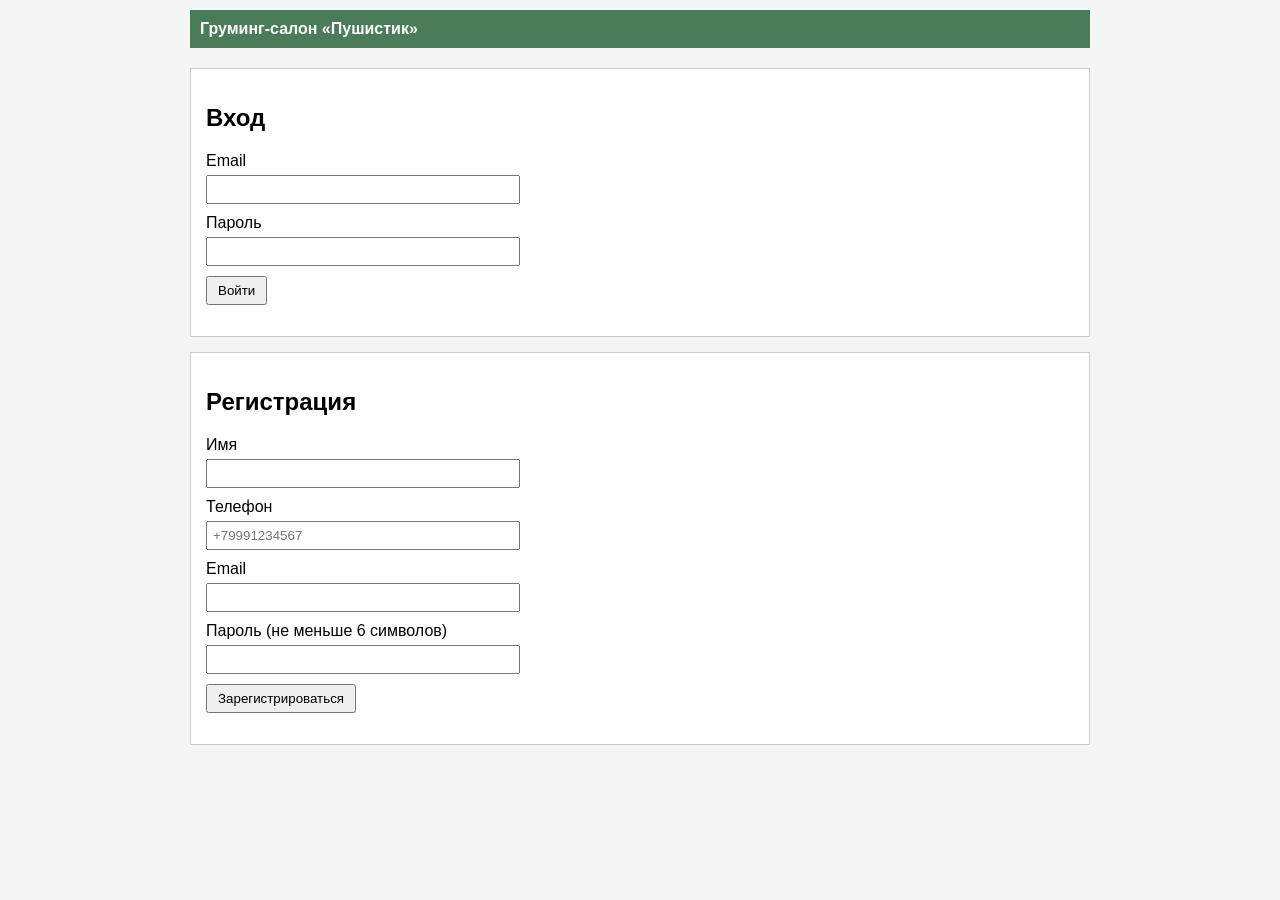
==== frontend/index.html @ 55947cc7 "Груминг-салон: backend, frontend, тесты и документация Co-Authored-By: Claude Opus 5.5 <noreply@anth" ====
<!DOCTYPE html>
<html lang="ru">
<head>
  <meta charset="UTF-8">
  <title>Вход - Груминг-салон</title>
  <link rel="stylesheet" href="style.css">
</head>
<body>
  <div id="menu"><b>Груминг-салон «Пушистик»</b></div>

  <div class="box">
    <h2>Вход</h2>
    <form id="loginForm">
      Email <input name="email" type="email" required>
      Пароль <input name="password" type="password" required>
      <button type="submit">Войти</button>
    </form>
    <p id="loginMsg" class="msg"></p>
  </div>

  <div class="box">
    <h2>Регистрация</h2>
    <form id="regForm">
      Имя <input name="name" required>
      Телефон <input name="phone" placeholder="+79991234567" required>
      Email <input name="email" type="email" required>
      Пароль (не меньше 6 символов) <input name="password" type="password" minlength="6" required>
      <button type="submit">Зарегистрироваться</button>
    </form>
    <p id="regMsg" class="msg"></p>
  </div>

  <script src="common.js"></script>
  <script>
    function afterLogin(data) {
      localStorage.setItem('token', data.token);
      localStorage.setItem('user', JSON.stringify(data.user));
      location.href = data.user.role === 'admin' ? 'admin.html' : 'pets.html';
    }

    if (getUser()) {
      location.href = getUser().role === 'admin' ? 'admin.html' : 'pets.html';
    }

    document.getElementById('loginForm').onsubmit = async function (e) {
      e.preventDefault();
      showMsg('loginMsg', 'Загрузка...');
      try {
        const data = await api('POST', '/auth/login', Object.fromEntries(new FormData(this)));
        afterLogin(data);
      } catch (err) {
        showMsg('loginMsg', err.message, true);
      }
    };

    document.getElementById('regForm').onsubmit = async function (e) {
      e.preventDefault();
      showMsg('regMsg', 'Загрузка...');
      try {
        const data = await api('POST', '/auth/register', Object.fromEntries(new FormData(this)));
        afterLogin(data);
      } catch (err) {
        showMsg('regMsg', err.message, true);
      }
    };
  </script>
</body>
</html>
---- frontend/style.css ----
body {
  font-family: Arial, sans-serif;
  max-width: 900px;
  margin: 0 auto;
  padding: 10px;
  background: #f5f5f5;
}

#menu {
  background: #4a7c59;
  color: white;
  padding: 10px;
  margin-bottom: 20px;
}

#menu a {
  color: white;
  margin-left: 15px;
}

.right {
  float: right;
}

.box {
  background: white;
  border: 1px solid #ccc;
  padding: 15px;
  margin-bottom: 15px;
}

input, select, textarea {
  display: block;
  margin: 5px 0 10px;
  padding: 5px;
  width: 300px;
}

button {
  padding: 5px 10px;
  cursor: pointer;
}

table {
  width: 100%;
  border-collapse: collapse;
  background: white;
}

th, td {
  border: 1px solid #ccc;
  padding: 6px;
  text-align: left;
}

th {
  background: #e0e0e0;
}

.msg.error {
  color: red;
}

.msg.ok {
  color: green;
}

.slot {
  margin: 3px;
}

.slot.selected {
  background: #4a7c59;
  color: white;
}
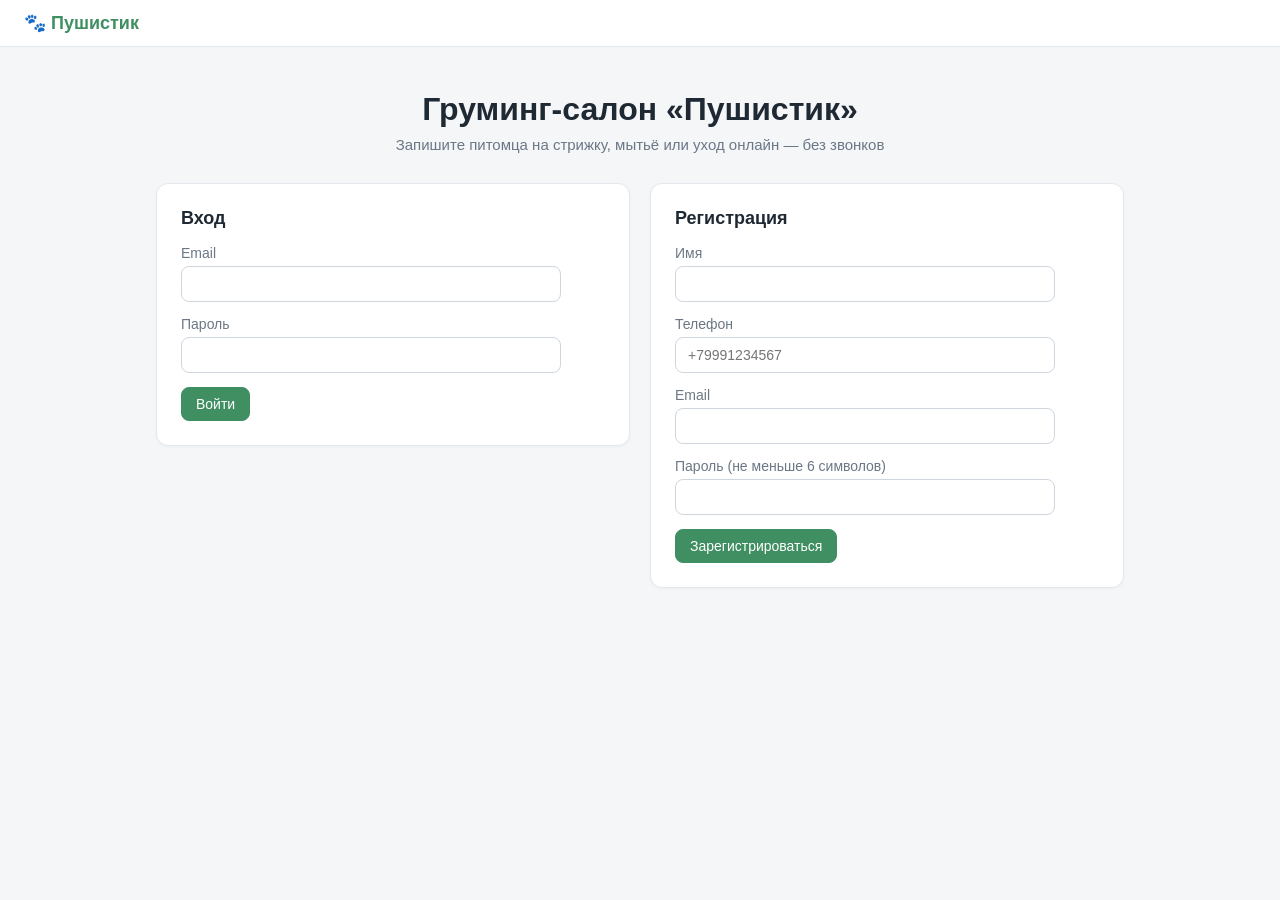
==== commit 24b180c5: "Новый дизайн интерфейса: карточки, меню, статусы, обновлены скриншоты Co-Authored-By: Claude Opus 5." ====
--- a/frontend/index.html
+++ b/frontend/index.html
@@ -2,32 +2,42 @@
 <html lang="ru">
 <head>
   <meta charset="UTF-8">
+  <meta name="viewport" content="width=device-width, initial-scale=1">
   <title>Вход - Груминг-салон</title>
   <link rel="stylesheet" href="style.css">
 </head>
 <body>
-  <div id="menu"><b>Груминг-салон «Пушистик»</b></div>
+  <div id="menu"><span class="logo">🐾 Пушистик</span></div>
 
-  <div class="box">
-    <h2>Вход</h2>
-    <form id="loginForm">
-      Email <input name="email" type="email" required>
-      Пароль <input name="password" type="password" required>
-      <button type="submit">Войти</button>
-    </form>
-    <p id="loginMsg" class="msg"></p>
-  </div>
+  <div class="page">
+    <div class="hero">
+      <h1>Груминг-салон «Пушистик»</h1>
+      <p>Запишите питомца на стрижку, мытьё или уход онлайн — без звонков</p>
+    </div>
 
-  <div class="box">
-    <h2>Регистрация</h2>
-    <form id="regForm">
-      Имя <input name="name" required>
-      Телефон <input name="phone" placeholder="+79991234567" required>
-      Email <input name="email" type="email" required>
-      Пароль (не меньше 6 символов) <input name="password" type="password" minlength="6" required>
-      <button type="submit">Зарегистрироваться</button>
-    </form>
-    <p id="regMsg" class="msg"></p>
+    <div class="grid2">
+      <div class="box">
+        <h3>Вход</h3>
+        <form id="loginForm">
+          <label class="field">Email <input name="email" type="email" required></label>
+          <label class="field">Пароль <input name="password" type="password" required></label>
+          <button type="submit">Войти</button>
+        </form>
+        <p id="loginMsg" class="msg"></p>
+      </div>
+
+      <div class="box">
+        <h3>Регистрация</h3>
+        <form id="regForm">
+          <label class="field">Имя <input name="name" required></label>
+          <label class="field">Телефон <input name="phone" placeholder="+79991234567" required></label>
+          <label class="field">Email <input name="email" type="email" required></label>
+          <label class="field">Пароль (не меньше 6 символов) <input name="password" type="password" minlength="6" required></label>
+          <button type="submit">Зарегистрироваться</button>
+        </form>
+        <p id="regMsg" class="msg"></p>
+      </div>
+    </div>
   </div>
 
   <script src="common.js"></script>
--- a/frontend/style.css
+++ b/frontend/style.css
@@ -1,75 +1,334 @@
+:root {
+  --green: #3f8f63;
+  --green-dark: #2f6f4c;
+  --green-light: #e7f4ec;
+  --red: #d64545;
+  --text: #1f2933;
+  --muted: #6b7785;
+  --border: #e3e8ee;
+  --bg: #f4f6f8;
+}
+
+* {
+  box-sizing: border-box;
+}
+
 body {
-  font-family: Arial, sans-serif;
-  max-width: 900px;
+  margin: 0;
+  font-family: -apple-system, "Segoe UI", Roboto, Arial, sans-serif;
+  font-size: 15px;
+  color: var(--text);
+  background: var(--bg);
+}
+
+.page {
+  max-width: 1000px;
   margin: 0 auto;
-  padding: 10px;
-  background: #f5f5f5;
-}
+  padding: 24px 16px 40px;
+}
+
+h2 {
+  margin: 0 0 16px;
+  font-size: 24px;
+}
+
+h3 {
+  margin: 0 0 16px;
+  font-size: 18px;
+}
+
+/* ---------- шапка ---------- */
 
 #menu {
-  background: #4a7c59;
-  color: white;
-  padding: 10px;
+  display: flex;
+  align-items: center;
+  gap: 6px;
+  padding: 12px 24px;
+  background: white;
+  border-bottom: 1px solid var(--border);
+}
+
+#menu .logo {
+  margin-right: 20px;
+  font-size: 18px;
+  font-weight: bold;
+  color: var(--green);
+  text-decoration: none;
+}
+
+#menu a.link {
+  padding: 7px 14px;
+  border-radius: 8px;
+  color: var(--text);
+  text-decoration: none;
+}
+
+#menu a.link:hover {
+  background: var(--bg);
+}
+
+#menu a.link.active {
+  background: var(--green-light);
+  color: var(--green-dark);
+  font-weight: 600;
+}
+
+#menu .user {
+  margin-left: auto;
+  color: var(--muted);
+}
+
+/* ---------- карточки ---------- */
+
+.box {
+  background: white;
+  border: 1px solid var(--border);
+  border-radius: 12px;
+  padding: 24px;
   margin-bottom: 20px;
-}
-
-#menu a {
-  color: white;
-  margin-left: 15px;
-}
-
-.right {
-  float: right;
-}
-
-.box {
-  background: white;
-  border: 1px solid #ccc;
-  padding: 15px;
-  margin-bottom: 15px;
+  box-shadow: 0 1px 3px rgba(0, 0, 0, 0.04);
+}
+
+.grid2 {
+  display: grid;
+  grid-template-columns: 1fr 1fr;
+  gap: 20px;
+  align-items: start;
+}
+
+.hero {
+  text-align: center;
+  margin: 20px 0 30px;
+}
+
+.hero h1 {
+  margin: 0 0 8px;
+  font-size: 32px;
+}
+
+.hero p {
+  margin: 0;
+  color: var(--muted);
+}
+
+.hint {
+  color: var(--muted);
+}
+
+/* ---------- формы ---------- */
+
+label.field {
+  display: block;
+  margin-bottom: 14px;
+  font-size: 14px;
+  color: var(--muted);
 }
 
 input, select, textarea {
   display: block;
-  margin: 5px 0 10px;
-  padding: 5px;
-  width: 300px;
-}
+  width: 100%;
+  max-width: 380px;
+  margin-top: 5px;
+  padding: 9px 12px;
+  font: inherit;
+  color: var(--text);
+  background: white;
+  border: 1px solid #cfd6de;
+  border-radius: 8px;
+}
+
+input:focus, select:focus, textarea:focus {
+  outline: none;
+  border-color: var(--green);
+  box-shadow: 0 0 0 3px var(--green-light);
+}
+
+input[type="checkbox"] {
+  display: inline;
+  width: auto;
+  margin: 0 6px 0 0;
+}
+
+/* ---------- кнопки ---------- */
 
 button {
+  padding: 8px 14px;
+  font: inherit;
+  font-size: 14px;
+  color: var(--text);
+  background: white;
+  border: 1px solid #cfd6de;
+  border-radius: 8px;
+  cursor: pointer;
+}
+
+button:hover {
+  background: var(--bg);
+}
+
+button.primary, button[type="submit"] {
+  color: white;
+  background: var(--green);
+  border-color: var(--green);
+}
+
+button.primary:hover, button[type="submit"]:hover {
+  background: var(--green-dark);
+}
+
+button.danger {
+  color: var(--red);
+  border-color: #f0c4c4;
+}
+
+button.danger:hover {
+  background: #fdf0f0;
+}
+
+button.small {
   padding: 5px 10px;
-  cursor: pointer;
-}
+  font-size: 13px;
+}
+
+/* ---------- таблицы ---------- */
 
 table {
   width: 100%;
-  border-collapse: collapse;
-  background: white;
+  border-collapse: separate;
+  border-spacing: 0;
+  margin-bottom: 20px;
+  background: white;
+  border: 1px solid var(--border);
+  border-radius: 12px;
+  overflow: hidden;
 }
 
 th, td {
-  border: 1px solid #ccc;
-  padding: 6px;
+  padding: 12px 14px;
   text-align: left;
+  border-bottom: 1px solid var(--border);
 }
 
 th {
-  background: #e0e0e0;
+  font-size: 12px;
+  font-weight: 600;
+  text-transform: uppercase;
+  color: var(--muted);
+  background: #fafbfc;
+}
+
+tr:last-child td {
+  border-bottom: none;
+}
+
+tr:hover td {
+  background: #fafbfc;
+}
+
+td select {
+  width: auto;
+  margin: 0;
+  padding: 5px 8px;
+}
+
+td.actions {
+  white-space: nowrap;
+  text-align: right;
+}
+
+/* ---------- статусы ---------- */
+
+.badge {
+  display: inline-block;
+  padding: 3px 10px;
+  font-size: 13px;
+  border-radius: 20px;
+}
+
+.badge.booked {
+  color: #1d5fa8;
+  background: #e6f0fb;
+}
+
+.badge.done {
+  color: var(--green-dark);
+  background: var(--green-light);
+}
+
+.badge.cancelled {
+  color: var(--muted);
+  background: #eef0f2;
+}
+
+/* ---------- сообщения ---------- */
+
+.msg {
+  padding: 10px 14px;
+  border-radius: 8px;
+}
+
+.msg:empty {
+  display: none;
 }
 
 .msg.error {
-  color: red;
+  color: #a12d2d;
+  background: #fdf0f0;
 }
 
 .msg.ok {
-  color: green;
-}
-
-.slot {
-  margin: 3px;
+  color: var(--green-dark);
+  background: var(--green-light);
+}
+
+.empty {
+  padding: 30px;
+  text-align: center;
+  color: var(--muted);
+  background: white;
+  border: 1px dashed #cfd6de;
+  border-radius: 12px;
+  margin-bottom: 20px;
+}
+
+/* ---------- время для записи ---------- */
+
+#slots {
+  display: flex;
+  flex-wrap: wrap;
+  gap: 8px;
+  margin: 8px 0 18px;
 }
 
 .slot.selected {
-  background: #4a7c59;
   color: white;
-}
+  background: var(--green);
+  border-color: var(--green);
+}
+
+.price-info {
+  margin: -4px 0 14px;
+  padding: 10px 14px;
+  font-size: 14px;
+  color: var(--green-dark);
+  background: var(--green-light);
+  border-radius: 8px;
+  max-width: 380px;
+}
+
+/* ---------- телефоны ---------- */
+
+@media (max-width: 700px) {
+  .grid2 {
+    grid-template-columns: 1fr;
+  }
+
+  #menu {
+    flex-wrap: wrap;
+  }
+
+  table {
+    display: block;
+    overflow-x: auto;
+  }
+}
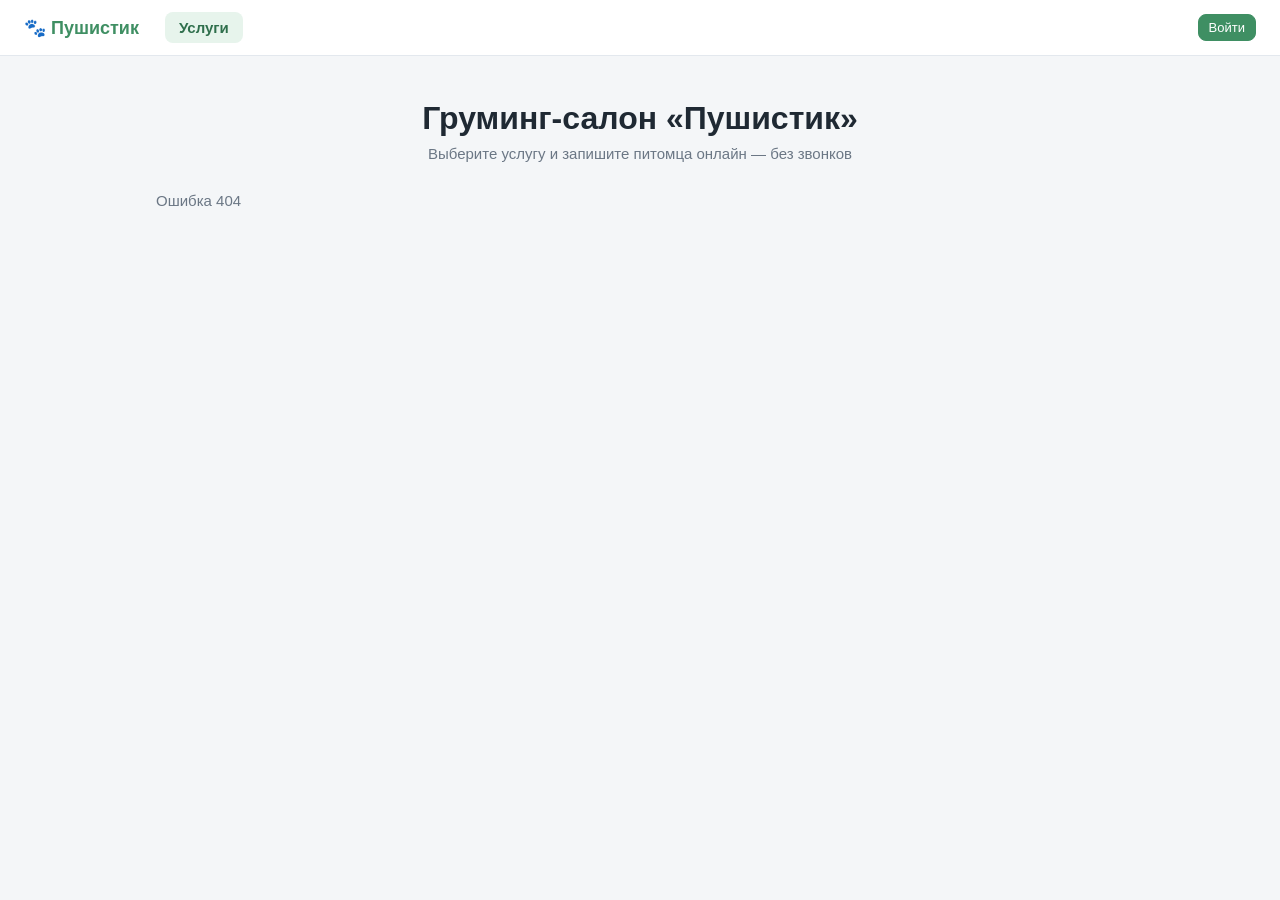
==== commit 8fa84844: "Сначала выбор услуги, потом вход или регистрация; часовой пояс в Docker Co-Authored-By: Claude Opus " ====
--- a/frontend/index.html
+++ b/frontend/index.html
@@ -3,76 +3,62 @@
 <head>
   <meta charset="UTF-8">
   <meta name="viewport" content="width=device-width, initial-scale=1">
-  <title>Вход - Груминг-салон</title>
+  <title>Груминг-салон «Пушистик»</title>
   <link rel="stylesheet" href="style.css">
 </head>
 <body>
-  <div id="menu"><span class="logo">🐾 Пушистик</span></div>
+  <div id="menu"></div>
 
   <div class="page">
     <div class="hero">
       <h1>Груминг-салон «Пушистик»</h1>
-      <p>Запишите питомца на стрижку, мытьё или уход онлайн — без звонков</p>
+      <p>Выберите услугу и запишите питомца онлайн — без звонков</p>
     </div>
 
-    <div class="grid2">
-      <div class="box">
-        <h3>Вход</h3>
-        <form id="loginForm">
-          <label class="field">Email <input name="email" type="email" required></label>
-          <label class="field">Пароль <input name="password" type="password" required></label>
-          <button type="submit">Войти</button>
-        </form>
-        <p id="loginMsg" class="msg"></p>
-      </div>
-
-      <div class="box">
-        <h3>Регистрация</h3>
-        <form id="regForm">
-          <label class="field">Имя <input name="name" required></label>
-          <label class="field">Телефон <input name="phone" placeholder="+79991234567" required></label>
-          <label class="field">Email <input name="email" type="email" required></label>
-          <label class="field">Пароль (не меньше 6 символов) <input name="password" type="password" minlength="6" required></label>
-          <button type="submit">Зарегистрироваться</button>
-        </form>
-        <p id="regMsg" class="msg"></p>
-      </div>
-    </div>
+    <div id="list" class="hint">Загрузка...</div>
   </div>
 
   <script src="common.js"></script>
   <script>
-    function afterLogin(data) {
-      localStorage.setItem('token', data.token);
-      localStorage.setItem('user', JSON.stringify(data.user));
-      location.href = data.user.role === 'admin' ? 'admin.html' : 'pets.html';
+    const user = initPage(false, true);
+    // у администратора своя главная страница
+    if (user && user.role === 'admin') location.href = 'admin.html';
+
+    async function load() {
+      let services;
+      try {
+        services = (await api('GET', '/services')).filter(s => s.is_active);
+      } catch (err) {
+        document.getElementById('list').textContent = err.message;
+        return;
+      }
+      if (services.length === 0) {
+        document.getElementById('list').innerHTML = emptyBlock('Сейчас нет доступных услуг');
+        return;
+      }
+      let html = '<div class="cards">';
+      for (const s of services) {
+        html += '<div class="box card">' +
+          '<h3>' + esc(s.title) + '</h3>' +
+          '<p class="hint">' + esc(s.description) + '</p>' +
+          '<div class="card-bottom"><span class="price">' + s.price + ' ₽</span><span class="hint">' + s.duration + ' мин</span></div>' +
+          '<button class="primary" onclick="choose(' + s.id + ')">Записаться</button>' +
+          '</div>';
+      }
+      document.getElementById('list').innerHTML = html + '</div>';
     }
 
-    if (getUser()) {
-      location.href = getUser().role === 'admin' ? 'admin.html' : 'pets.html';
+    // выбрали услугу: если вошёл - сразу на запись, если нет - сначала вход
+    function choose(serviceId) {
+      const bookUrl = 'book.html?service=' + serviceId;
+      if (getUser()) {
+        location.href = bookUrl;
+      } else {
+        location.href = 'login.html?next=' + encodeURIComponent(bookUrl);
+      }
     }
 
-    document.getElementById('loginForm').onsubmit = async function (e) {
-      e.preventDefault();
-      showMsg('loginMsg', 'Загрузка...');
-      try {
-        const data = await api('POST', '/auth/login', Object.fromEntries(new FormData(this)));
-        afterLogin(data);
-      } catch (err) {
-        showMsg('loginMsg', err.message, true);
-      }
-    };
-
-    document.getElementById('regForm').onsubmit = async function (e) {
-      e.preventDefault();
-      showMsg('regMsg', 'Загрузка...');
-      try {
-        const data = await api('POST', '/auth/register', Object.fromEntries(new FormData(this)));
-        afterLogin(data);
-      } catch (err) {
-        showMsg('regMsg', err.message, true);
-      }
-    };
+    load();
   </script>
 </body>
 </html>
--- a/frontend/style.css
+++ b/frontend/style.css
@@ -96,6 +96,40 @@
   align-items: start;
 }
 
+.cards {
+  display: grid;
+  grid-template-columns: repeat(auto-fill, minmax(280px, 1fr));
+  gap: 20px;
+}
+
+.card {
+  display: flex;
+  flex-direction: column;
+  margin-bottom: 0;
+}
+
+.card h3 {
+  margin-bottom: 8px;
+}
+
+.card p {
+  flex: 1;
+  margin: 0 0 16px;
+}
+
+.card-bottom {
+  display: flex;
+  justify-content: space-between;
+  align-items: baseline;
+  margin-bottom: 16px;
+}
+
+.price {
+  font-size: 22px;
+  font-weight: bold;
+  color: var(--green-dark);
+}
+
 .hero {
   text-align: center;
   margin: 20px 0 30px;
@@ -281,6 +315,10 @@
   background: var(--green-light);
 }
 
+a {
+  color: var(--green);
+}
+
 .empty {
   padding: 30px;
   text-align: center;
